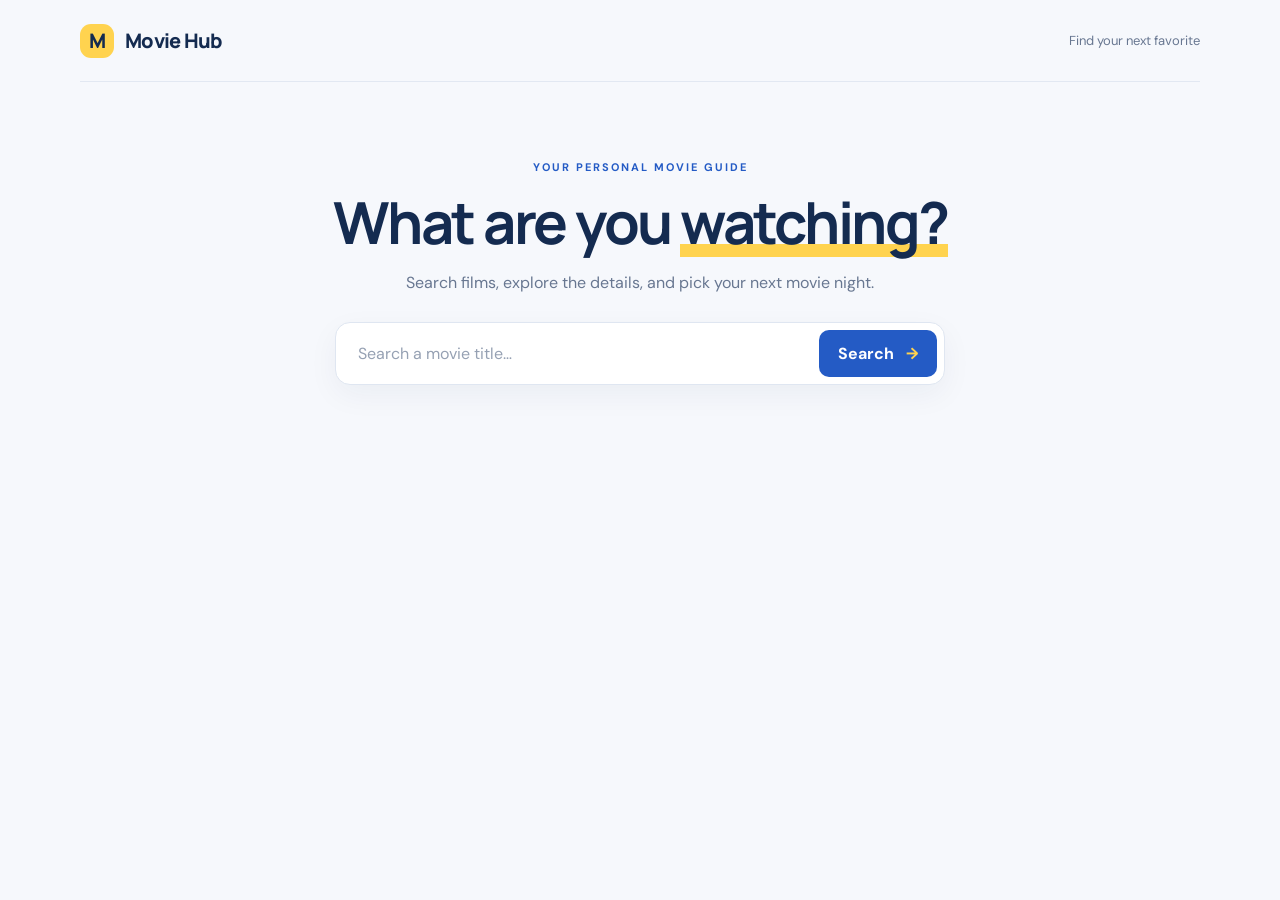
==== index.html @ 76a0ea7a "JS project Moive HUb" ====
<!DOCTYPE html>
<html lang="en">

<head>
    <meta charset="UTF-8">
    <meta name="viewport" content="width=device-width, initial-scale=1.0">
    <title>Movie Hub</title>
    <link rel="stylesheet" href="style.css">
    <!-- <script src="https://cdn.jsdelivr.net/npm/@tailwindcss/browser@4"></script> -->
</head>

<body>
    <main class="page-shell">
      <header class="site-header"><a class="brand" href="index.html"><span class="brand-mark">M</span> Movie Hub</a><span class="header-note">Find your next favorite</span></header>
      <section class="hero">
        <p class="eyebrow">YOUR PERSONAL MOVIE GUIDE</p>
        <h1>What are you <span>watching?</span></h1>
        <p class="intro">Search films, explore the details, and pick your next movie night.</p>
        <form id="movieForm" class="search-form">
            <input id="movieInput" type="search" autocomplete="off" placeholder="Search a movie title…" aria-label="Movie title">
            <button type="submit">Search <span aria-hidden="true">→</span></button>
        </form>
      </section>
      <section id="movieHub" class="movie-grid" aria-live="polite"></section>
    </main>
    <script src="script.js"></script>
</body>

</html>
---- style.css ----
@import url('https://fonts.googleapis.com/css2?family=DM+Sans:wght@400;500;600;700&family=Manrope:wght@500;600;700;800&display=swap');

:root { color-scheme: light; --navy:#142b50; --blue:#245bc5; --blue-pale:#eaf1ff; --yellow:#ffd34f; --ink:#182846; --muted:#687791; --paper:#f6f8fc; }
* { box-sizing:border-box; }
body { margin:0; min-height:100vh; background:var(--paper); color:var(--ink); font-family:'DM Sans',sans-serif; }
button,input { font:inherit; }
.page-shell { max-width:1120px; width:calc(100% - 48px); margin:0 auto; }
.site-header { height:82px; display:flex; align-items:center; justify-content:space-between; border-bottom:1px solid #e2e8f2; }
.brand { display:flex; align-items:center; gap:11px; color:var(--navy); text-decoration:none; font:800 20px 'Manrope',sans-serif; letter-spacing:-.7px; }
.brand-mark { width:34px; height:34px; display:grid; place-items:center; border-radius:11px; background:var(--yellow); color:var(--navy); }
.header-note { color:var(--muted); font-size:13px; }
.hero { padding:78px 0 48px; text-align:center; }
.eyebrow { margin:0 0 15px; color:var(--blue); font-size:11px; font-weight:700; letter-spacing:2px; }
h1,h2 { font-family:'Manrope',sans-serif; }
.hero h1 { margin:0; color:var(--navy); font-size:clamp(36px,6vw,58px); line-height:1.13; letter-spacing:-2.5px; }
.hero h1 span { position:relative; z-index:0; white-space:nowrap; }
.hero h1 span::after { content:''; position:absolute; z-index:-1; left:0; right:0; bottom:4px; height:13px; background:var(--yellow); }
.intro { margin:17px 0 29px; color:var(--muted); font-size:16px; }
.search-form { max-width:610px; margin:auto; padding:7px; display:flex; gap:8px; background:white; border:1px solid #dfe6f1; border-radius:15px; box-shadow:0 10px 30px #1828460d; }
.search-form:focus-within { border-color:#87a7e8; box-shadow:0 0 0 4px #245bc51a; }
.search-form input { min-width:0; flex:1; padding:0 15px; border:0; outline:0; color:var(--ink); background:transparent; }
.search-form input::placeholder { color:#96a1b3; }
.search-form button,.primary-button { padding:13px 19px; border:0; border-radius:10px; color:white; background:var(--blue); font-weight:700; cursor:pointer; transition:background .2s,transform .2s; }
.search-form button:hover,.primary-button:hover { background:var(--navy); transform:translateY(-1px); }
.search-form button span { margin-left:8px; color:var(--yellow); }
.movie-grid { padding:5px 0 65px; display:grid; grid-template-columns:repeat(auto-fill,minmax(220px,1fr)); gap:16px; }
.movie-card { min-height:150px; display:flex; position:relative; overflow:hidden; border:1px solid #e0e7f1; border-radius:16px; background:white; box-shadow:0 5px 18px #18284608; cursor:pointer; transition:transform .2s,border-color .2s,box-shadow .2s; }
.movie-card::before { content:''; position:absolute; width:90px; height:90px; right:-34px; top:-40px; border-radius:50%; background:var(--yellow); opacity:.48; }
.movie-card:hover { transform:translateY(-4px); border-color:#b8caeb; box-shadow:0 12px 25px #18284612; }
.movie-poster-wrap { width:94px; min-width:94px; min-height:150px; background:var(--blue-pale); }
.movie-poster { display:block; width:100%; height:100%; min-height:150px; object-fit:cover; }
.poster-placeholder { display:grid; width:100%; height:100%; min-height:150px; place-items:center; color:var(--blue); background:linear-gradient(145deg,#eaf1ff,#fff4c9); font-size:31px; }
.movie-card-copy { min-width:0; padding:20px 16px; display:flex; flex-direction:column; justify-content:space-between; }
.movie-title { margin:0; color:var(--navy); font:700 18px/1.35 'Manrope',sans-serif; }
.movie-year { margin:18px 0 0; color:var(--blue); font-size:13px; font-weight:700; }
.empty-state { grid-column:1/-1; padding:32px 20px; text-align:center; color:var(--muted); background:white; border:1px dashed #ccd6e6; border-radius:14px; }
.loader { grid-column:1/-1; justify-self:center; width:36px; height:36px; margin:14px; border:4px solid #dce6f8; border-top-color:var(--blue); border-radius:50%; animation:spin .8s linear infinite; }
@keyframes spin { to { transform:rotate(360deg); } }
.details-shell { max-width:1000px; }
.details-back { display:inline-flex; margin:28px 0 22px; color:var(--blue); font-weight:700; text-decoration:none; }
.details-card { display:grid; grid-template-columns:minmax(200px,280px) minmax(0,1fr); gap:clamp(24px,5vw,48px); padding:clamp(24px,5vw,48px); border:1px solid #e0e7f1; border-radius:22px; background:white; box-shadow:0 14px 40px #1828460b; }
.details-poster-wrap { align-self:start; overflow:hidden; border-radius:14px; background:var(--blue-pale); box-shadow:0 12px 30px #142b5020; }
.details-poster { display:block; width:100%; height:auto; max-height:440px; object-fit:cover; }
.details-poster-fallback { min-height:360px; font-size:56px; }
.details-copy { min-width:0; }
.details-card h1 { margin:0 0 8px; color:var(--navy); font-size:clamp(30px,5vw,46px); letter-spacing:-1.5px; }
.details-meta { display:flex; flex-wrap:wrap; gap:9px; margin:18px 0 30px; }
.meta-chip { padding:8px 12px; border-radius:999px; background:var(--blue-pale); color:var(--blue); font-size:13px; font-weight:700; }
.rating-chip { background:var(--yellow); color:var(--navy); }
.detail-block { padding:20px 0; border-top:1px solid #e8edf5; }
.detail-block h2 { margin:0 0 9px; color:var(--blue); font-size:13px; letter-spacing:.7px; text-transform:uppercase; }
.detail-block p { margin:0; color:#52617a; line-height:1.7; }
.detail-columns { display:grid; grid-template-columns:repeat(2,minmax(0,1fr)); gap:20px; }
.detail-action { display:inline-flex; margin-top:10px; text-decoration:none; }
@media (max-width:700px) { .details-card { grid-template-columns:minmax(0,1fr); } .details-poster-wrap { width:min(100%,280px); justify-self:center; } }
@media (max-width:600px) { .page-shell { width:calc(100% - 32px); } .site-header { height:68px; } .header-note { font-size:11px; } .hero { padding:60px 0 36px; } .intro { font-size:14px; line-height:1.6; } .search-form { border-radius:13px; } .search-form input { padding-left:10px; font-size:14px; } .search-form button { padding:12px 14px; } .movie-grid { grid-template-columns:repeat(2,minmax(0,1fr)); gap:11px; } .movie-card { min-height:140px; } .movie-poster-wrap { width:75px; min-width:75px; min-height:130px; } .movie-poster,.poster-placeholder { min-height:130px; } .movie-card-copy { padding:15px 11px; } .movie-title { font-size:15px; } .detail-columns { grid-template-columns:1fr; gap:0; } }
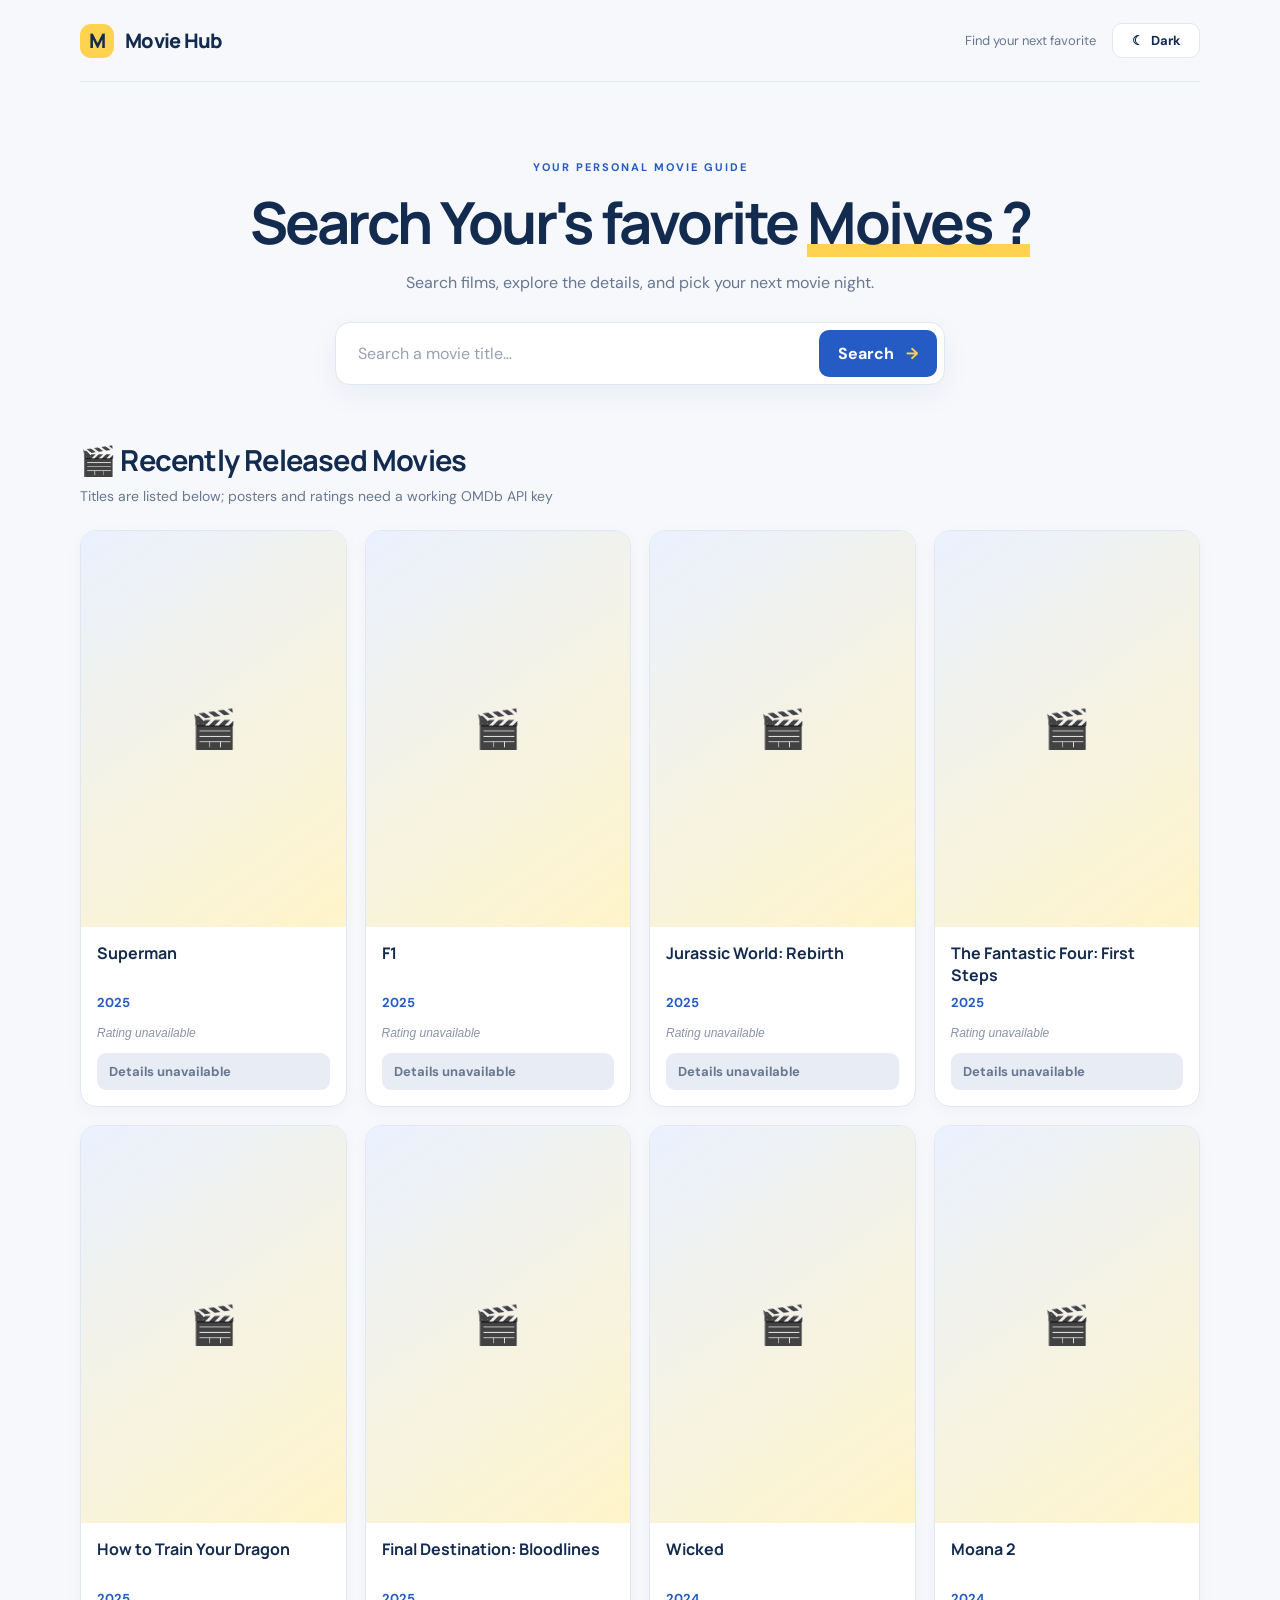
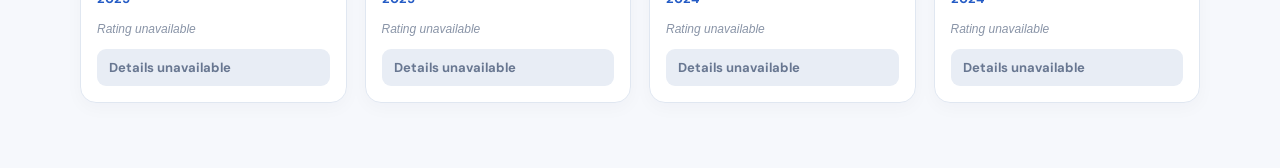
==== commit 21249bb4: "Added  feature In Moive Hub" ====
--- a/index.html
+++ b/index.html
@@ -5,23 +5,27 @@
     <meta charset="UTF-8">
     <meta name="viewport" content="width=device-width, initial-scale=1.0">
     <title>Movie Hub</title>
+    <script src="theme.js"></script>
     <link rel="stylesheet" href="style.css">
     <!-- <script src="https://cdn.jsdelivr.net/npm/@tailwindcss/browser@4"></script> -->
 </head>
 
 <body>
     <main class="page-shell">
-      <header class="site-header"><a class="brand" href="index.html"><span class="brand-mark">M</span> Movie Hub</a><span class="header-note">Find your next favorite</span></header>
+      <header class="site-header"><a class="brand" href="index.html"><span class="brand-mark">M</span> Movie Hub</a><div class="header-tools"><span class="header-note">Find your next favorite</span><button class="theme-toggle" type="button" aria-label="Switch to dark mode"></button></div></header>
       <section class="hero">
         <p class="eyebrow">YOUR PERSONAL MOVIE GUIDE</p>
-        <h1>What are you <span>watching?</span></h1>
+        <h1>Search Your's favorite <span> Moives ?</span></h1>
         <p class="intro">Search films, explore the details, and pick your next movie night.</p>
         <form id="movieForm" class="search-form">
             <input id="movieInput" type="search" autocomplete="off" placeholder="Search a movie title…" aria-label="Movie title">
             <button type="submit">Search <span aria-hidden="true">→</span></button>
         </form>
       </section>
-      <section id="movieHub" class="movie-grid" aria-live="polite"></section>
+      <section class="movies-section" aria-labelledby="moviesHeading">
+        <div class="section-heading"><h2 id="moviesHeading">🎬 Recently Released Movies</h2><p id="moviesSubheading">Fresh picks from 2024–2026</p></div>
+        <div id="movieHub" class="movie-grid" aria-live="polite" aria-busy="true"></div>
+      </section>
     </main>
     <script src="script.js"></script>
 </body>
--- a/style.css
+++ b/style.css
@@ -1,14 +1,19 @@
 @import url('https://fonts.googleapis.com/css2?family=DM+Sans:wght@400;500;600;700&family=Manrope:wght@500;600;700;800&display=swap');
 
-:root { color-scheme: light; --navy:#142b50; --blue:#245bc5; --blue-pale:#eaf1ff; --yellow:#ffd34f; --ink:#182846; --muted:#687791; --paper:#f6f8fc; }
+:root { color-scheme:light; --navy:#142b50; --blue:#245bc5; --blue-pale:#eaf1ff; --yellow:#ffd34f; --ink:#182846; --muted:#687791; --paper:#f6f8fc; --surface:#fff; --border:#e0e7f1; --soft-surface:#f7f9fc; --soft-border:#e8edf5; --skeleton-a:#e8edf5; --skeleton-b:#f7f9fc; }
+:root[data-theme="dark"] { color-scheme:dark; --navy:#eaf1ff; --blue:#8eb1ff; --blue-pale:#243858; --yellow:#ffd34f; --ink:#e7edf8; --muted:#aab7cc; --paper:#111a2b; --surface:#19263b; --border:#2d3c54; --soft-surface:#202f47; --soft-border:#30415b; --skeleton-a:#263750; --skeleton-b:#31435d; }
 * { box-sizing:border-box; }
-body { margin:0; min-height:100vh; background:var(--paper); color:var(--ink); font-family:'DM Sans',sans-serif; }
+[hidden] { display:none !important; }
+body { margin:0; min-height:100vh; background:var(--paper); color:var(--ink); font-family:'DM Sans',sans-serif; transition:background .2s,color .2s; }
 button,input { font:inherit; }
 .page-shell { max-width:1120px; width:calc(100% - 48px); margin:0 auto; }
-.site-header { height:82px; display:flex; align-items:center; justify-content:space-between; border-bottom:1px solid #e2e8f2; }
+.site-header { height:82px; display:flex; align-items:center; justify-content:space-between; border-bottom:1px solid var(--border); }
 .brand { display:flex; align-items:center; gap:11px; color:var(--navy); text-decoration:none; font:800 20px 'Manrope',sans-serif; letter-spacing:-.7px; }
 .brand-mark { width:34px; height:34px; display:grid; place-items:center; border-radius:11px; background:var(--yellow); color:var(--navy); }
 .header-note { color:var(--muted); font-size:13px; }
+.header-tools { display:flex; align-items:center; gap:16px; }
+.theme-toggle { min-width:88px; padding:8px 11px; display:inline-flex; align-items:center; justify-content:center; gap:7px; border:1px solid var(--border); border-radius:10px; color:var(--navy); background:var(--surface); cursor:pointer; font-size:13px; font-weight:700; transition:background .2s,border-color .2s,transform .2s; }
+.theme-toggle:hover { transform:translateY(-1px); border-color:var(--blue); }
 .hero { padding:78px 0 48px; text-align:center; }
 .eyebrow { margin:0 0 15px; color:var(--blue); font-size:11px; font-weight:700; letter-spacing:2px; }
 h1,h2 { font-family:'Manrope',sans-serif; }
@@ -16,29 +21,49 @@
 .hero h1 span { position:relative; z-index:0; white-space:nowrap; }
 .hero h1 span::after { content:''; position:absolute; z-index:-1; left:0; right:0; bottom:4px; height:13px; background:var(--yellow); }
 .intro { margin:17px 0 29px; color:var(--muted); font-size:16px; }
-.search-form { max-width:610px; margin:auto; padding:7px; display:flex; gap:8px; background:white; border:1px solid #dfe6f1; border-radius:15px; box-shadow:0 10px 30px #1828460d; }
+.search-form { max-width:610px; margin:auto; padding:7px; display:flex; gap:8px; background:var(--surface); border:1px solid var(--border); border-radius:15px; box-shadow:0 10px 30px #1828460d; }
 .search-form:focus-within { border-color:#87a7e8; box-shadow:0 0 0 4px #245bc51a; }
 .search-form input { min-width:0; flex:1; padding:0 15px; border:0; outline:0; color:var(--ink); background:transparent; }
 .search-form input::placeholder { color:#96a1b3; }
 .search-form button,.primary-button { padding:13px 19px; border:0; border-radius:10px; color:white; background:var(--blue); font-weight:700; cursor:pointer; transition:background .2s,transform .2s; }
 .search-form button:hover,.primary-button:hover { background:var(--navy); transform:translateY(-1px); }
 .search-form button span { margin-left:8px; color:var(--yellow); }
-.movie-grid { padding:5px 0 65px; display:grid; grid-template-columns:repeat(auto-fill,minmax(220px,1fr)); gap:16px; }
-.movie-card { min-height:150px; display:flex; position:relative; overflow:hidden; border:1px solid #e0e7f1; border-radius:16px; background:white; box-shadow:0 5px 18px #18284608; cursor:pointer; transition:transform .2s,border-color .2s,box-shadow .2s; }
-.movie-card::before { content:''; position:absolute; width:90px; height:90px; right:-34px; top:-40px; border-radius:50%; background:var(--yellow); opacity:.48; }
+.movies-section { padding:7px 0 65px; }
+.section-heading { margin:0 0 20px; }
+.section-heading h2 { margin:0; color:var(--navy); font-size:clamp(22px,3vw,29px); letter-spacing:-.8px; }
+.section-heading p { margin:7px 0 0; color:var(--muted); font-size:14px; }
+.movie-grid { padding:5px 0 0; display:grid; grid-template-columns:repeat(4,minmax(0,1fr)); gap:18px; }
+.movie-card { min-width:0; display:flex; flex-direction:column; overflow:hidden; border:1px solid var(--border); border-radius:16px; background:var(--surface); box-shadow:0 5px 18px #18284608; animation:card-enter .45s both; animation-delay:calc(var(--card-index,0) * 45ms); transition:transform .2s,border-color .2s,box-shadow .2s; }
 .movie-card:hover { transform:translateY(-4px); border-color:#b8caeb; box-shadow:0 12px 25px #18284612; }
-.movie-poster-wrap { width:94px; min-width:94px; min-height:150px; background:var(--blue-pale); }
-.movie-poster { display:block; width:100%; height:100%; min-height:150px; object-fit:cover; }
-.poster-placeholder { display:grid; width:100%; height:100%; min-height:150px; place-items:center; color:var(--blue); background:linear-gradient(145deg,#eaf1ff,#fff4c9); font-size:31px; }
-.movie-card-copy { min-width:0; padding:20px 16px; display:flex; flex-direction:column; justify-content:space-between; }
-.movie-title { margin:0; color:var(--navy); font:700 18px/1.35 'Manrope',sans-serif; }
-.movie-year { margin:18px 0 0; color:var(--blue); font-size:13px; font-weight:700; }
-.empty-state { grid-column:1/-1; padding:32px 20px; text-align:center; color:var(--muted); background:white; border:1px dashed #ccd6e6; border-radius:14px; }
+.movie-poster-wrap { width:100%; aspect-ratio:2/3; overflow:hidden; background:var(--blue-pale); }
+.movie-poster { display:block; width:100%; height:100%; object-fit:cover; }
+.poster-placeholder { display:grid; width:100%; height:100%; min-height:170px; place-items:center; color:var(--blue); background:linear-gradient(145deg,#eaf1ff,#fff4c9); font-size:38px; }
+.movie-card-copy { min-width:0; flex:1; padding:16px; display:flex; flex-direction:column; align-items:flex-start; }
+.movie-title { min-height:2.7em; margin:0; color:var(--navy); font:700 16px/1.35 'Manrope',sans-serif; }
+.movie-year { margin:8px 0 0; color:var(--blue); font-size:13px; font-weight:700; }
+.movie-rating { margin:12px 0; color:#b17800; font-weight:700; font-size:14px; }
+.movie-rating span { color:var(--muted); font-size:12px; font-weight:500; }
+.movie-rating .rating-unavailable { color:#8994a7; font-style:italic; }
+.movie-details-button { width:100%; margin-top:auto; padding:10px 12px; display:flex; align-items:center; justify-content:space-between; border-radius:9px; background:var(--blue); color:white; text-decoration:none; font-size:13px; font-weight:700; transition:background .2s,transform .2s; }
+.movie-details-button:hover { background:var(--navy); transform:translateY(-1px); }
+.movie-details-button span { color:var(--yellow); }
+.movie-details-button.is-disabled { background:var(--soft-border); color:var(--muted); }
+.movie-grid.is-loaded { animation:fade-in .35s ease both; }
+.movie-skeleton { overflow:hidden; border:1px solid var(--border); border-radius:16px; background:var(--surface); }
+.skeleton-poster { aspect-ratio:2/3; background:linear-gradient(100deg,var(--skeleton-a) 20%,var(--skeleton-b) 40%,var(--skeleton-a) 60%); background-size:200% 100%; animation:shimmer 1.25s linear infinite; }
+.skeleton-copy { padding:16px; }
+.skeleton-copy i { display:block; height:12px; margin:8px 0; border-radius:8px; background:linear-gradient(100deg,var(--skeleton-a) 20%,var(--skeleton-b) 40%,var(--skeleton-a) 60%); background-size:200% 100%; animation:shimmer 1.25s linear infinite; }
+.skeleton-copy i:nth-child(2) { width:55%; }
+.skeleton-copy i:nth-child(3) { height:34px; margin-top:18px; }
+@keyframes shimmer { to { background-position-x:-200%; } }
+@keyframes fade-in { from { opacity:0; } to { opacity:1; } }
+@keyframes card-enter { from { opacity:0; transform:translateY(10px); } to { opacity:1; transform:translateY(0); } }
+.empty-state { grid-column:1/-1; padding:32px 20px; text-align:center; color:var(--muted); background:var(--surface); border:1px dashed var(--border); border-radius:14px; }
 .loader { grid-column:1/-1; justify-self:center; width:36px; height:36px; margin:14px; border:4px solid #dce6f8; border-top-color:var(--blue); border-radius:50%; animation:spin .8s linear infinite; }
 @keyframes spin { to { transform:rotate(360deg); } }
 .details-shell { max-width:1000px; }
 .details-back { display:inline-flex; margin:28px 0 22px; color:var(--blue); font-weight:700; text-decoration:none; }
-.details-card { display:grid; grid-template-columns:minmax(200px,280px) minmax(0,1fr); gap:clamp(24px,5vw,48px); padding:clamp(24px,5vw,48px); border:1px solid #e0e7f1; border-radius:22px; background:white; box-shadow:0 14px 40px #1828460b; }
+.details-card { display:grid; grid-template-columns:minmax(200px,280px) minmax(0,1fr); gap:clamp(24px,5vw,48px); padding:clamp(24px,5vw,48px); border:1px solid var(--border); border-radius:22px; background:var(--surface); box-shadow:0 14px 40px #1828460b; }
 .details-poster-wrap { align-self:start; overflow:hidden; border-radius:14px; background:var(--blue-pale); box-shadow:0 12px 30px #142b5020; }
 .details-poster { display:block; width:100%; height:auto; max-height:440px; object-fit:cover; }
 .details-poster-fallback { min-height:360px; font-size:56px; }
@@ -47,10 +72,18 @@
 .details-meta { display:flex; flex-wrap:wrap; gap:9px; margin:18px 0 30px; }
 .meta-chip { padding:8px 12px; border-radius:999px; background:var(--blue-pale); color:var(--blue); font-size:13px; font-weight:700; }
 .rating-chip { background:var(--yellow); color:var(--navy); }
-.detail-block { padding:20px 0; border-top:1px solid #e8edf5; }
+.detail-block { padding:20px 0; border-top:1px solid var(--soft-border); }
 .detail-block h2 { margin:0 0 9px; color:var(--blue); font-size:13px; letter-spacing:.7px; text-transform:uppercase; }
 .detail-block p { margin:0; color:#52617a; line-height:1.7; }
 .detail-columns { display:grid; grid-template-columns:repeat(2,minmax(0,1fr)); gap:20px; }
 .detail-action { display:inline-flex; margin-top:10px; text-decoration:none; }
-@media (max-width:700px) { .details-card { grid-template-columns:minmax(0,1fr); } .details-poster-wrap { width:min(100%,280px); justify-self:center; } }
-@media (max-width:600px) { .page-shell { width:calc(100% - 32px); } .site-header { height:68px; } .header-note { font-size:11px; } .hero { padding:60px 0 36px; } .intro { font-size:14px; line-height:1.6; } .search-form { border-radius:13px; } .search-form input { padding-left:10px; font-size:14px; } .search-form button { padding:12px 14px; } .movie-grid { grid-template-columns:repeat(2,minmax(0,1fr)); gap:11px; } .movie-card { min-height:140px; } .movie-poster-wrap { width:75px; min-width:75px; min-height:130px; } .movie-poster,.poster-placeholder { min-height:130px; } .movie-card-copy { padding:15px 11px; } .movie-title { font-size:15px; } .detail-columns { grid-template-columns:1fr; gap:0; } }
+@media (max-width:900px) { .movie-grid { grid-template-columns:repeat(2,minmax(0,1fr)); gap:14px; } .details-card { grid-template-columns:minmax(0,1fr); } .details-poster-wrap { width:min(100%,280px); justify-self:center; } }
+@media (max-width:600px) { .page-shell { width:calc(100% - 32px); } .site-header { height:68px; } .header-note { font-size:11px; } .hero { padding:60px 0 36px; } .intro { font-size:14px; line-height:1.6; } .search-form { border-radius:13px; } .search-form input { padding-left:10px; font-size:14px; } .search-form button { padding:12px 14px; } .movie-grid { grid-template-columns:minmax(0,1fr); gap:14px; } .movie-card { flex-direction:row; min-height:190px; } .movie-poster-wrap { width:125px; min-width:125px; min-height:190px; aspect-ratio:auto; } .movie-card-copy { padding:17px; } .movie-title { min-height:0; font-size:16px; } .movie-details-button { max-width:190px; } .detail-columns { grid-template-columns:1fr; gap:0; } }
+@media (max-width:600px) { .header-tools { gap:9px; } .header-note { display:none; } .theme-toggle { min-width:76px; padding:7px 9px; } }
+
+:root[data-theme="dark"] .movie-card:hover { border-color:#5978ad; box-shadow:0 12px 25px #0005; }
+:root[data-theme="dark"] .poster-placeholder { background:linear-gradient(145deg,#243858,#3b3541); }
+:root[data-theme="dark"] .search-form { box-shadow:0 10px 30px #0003; }
+:root[data-theme="dark"] .details-card { box-shadow:0 14px 40px #0003; }
+:root[data-theme="dark"] .loader { border-color:#30415b; border-top-color:var(--blue); }
+.brand-mark,.rating-chip { color:#142b50; }
